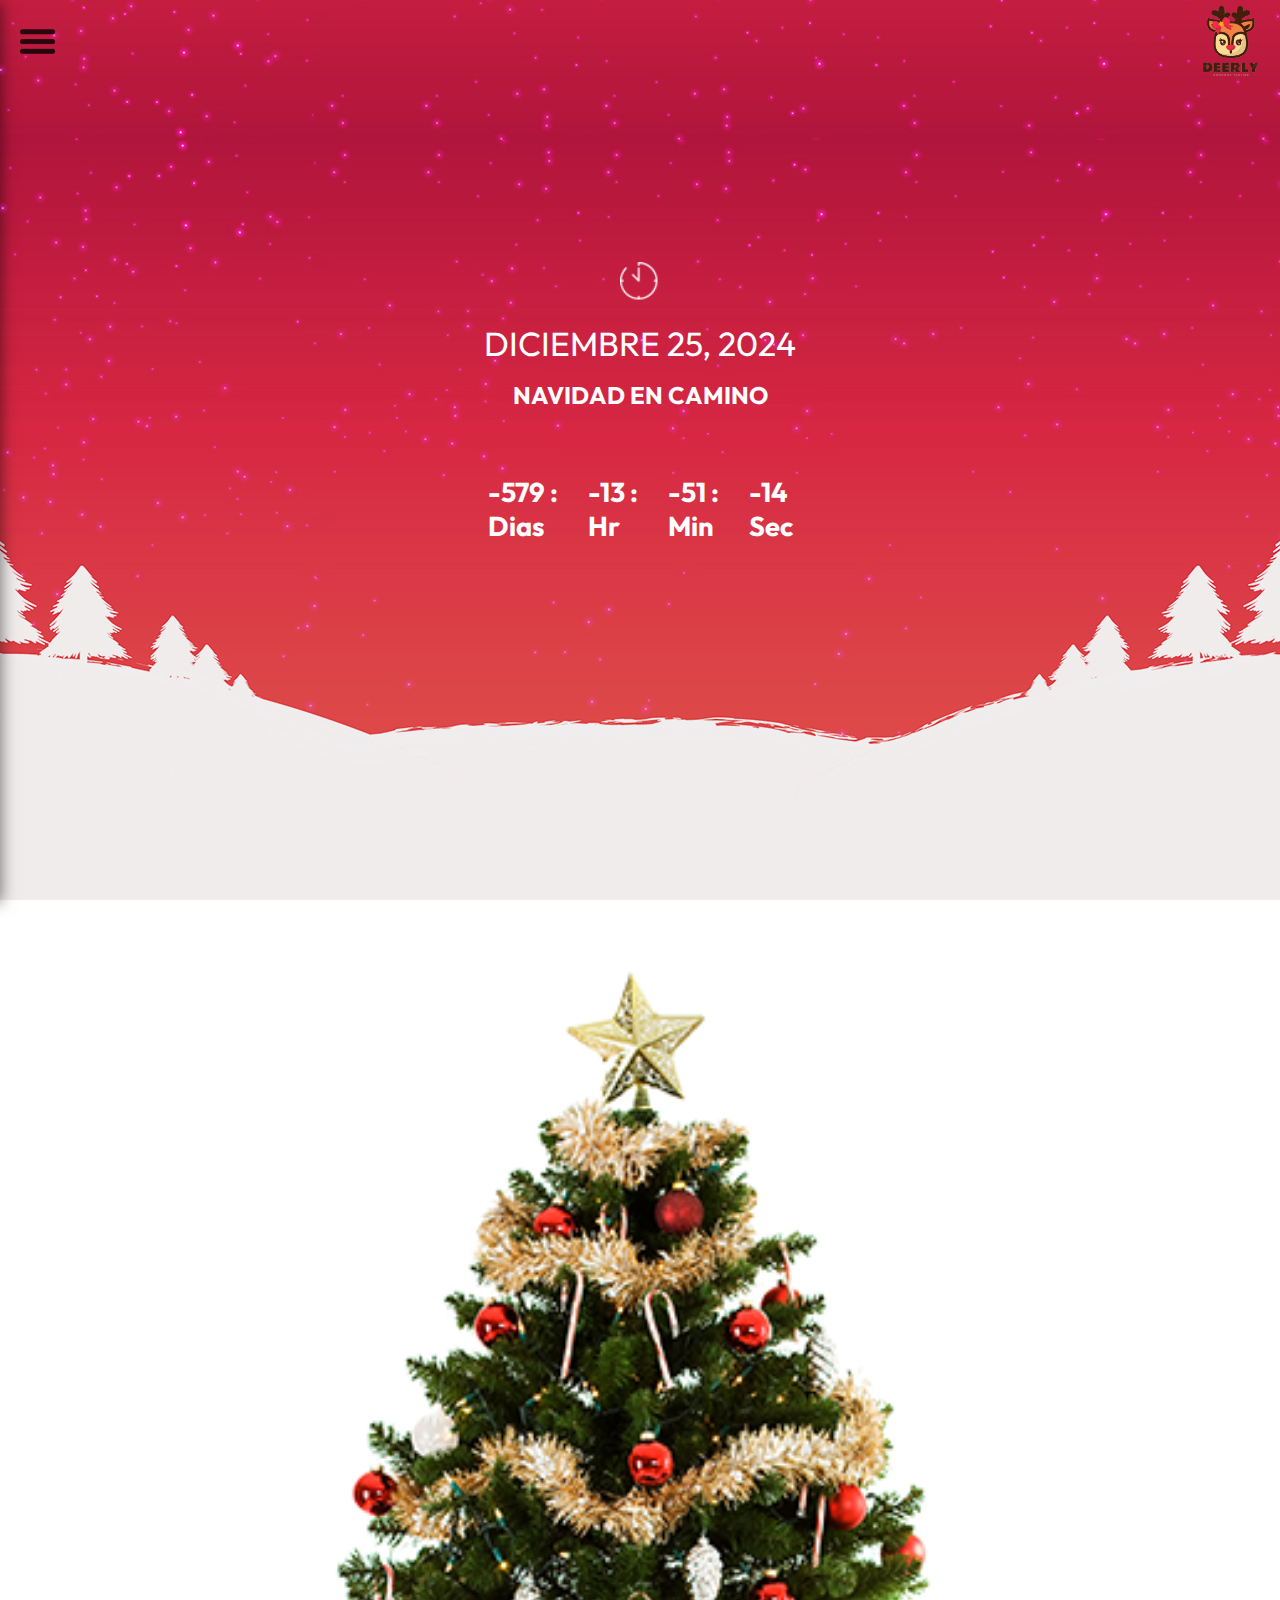
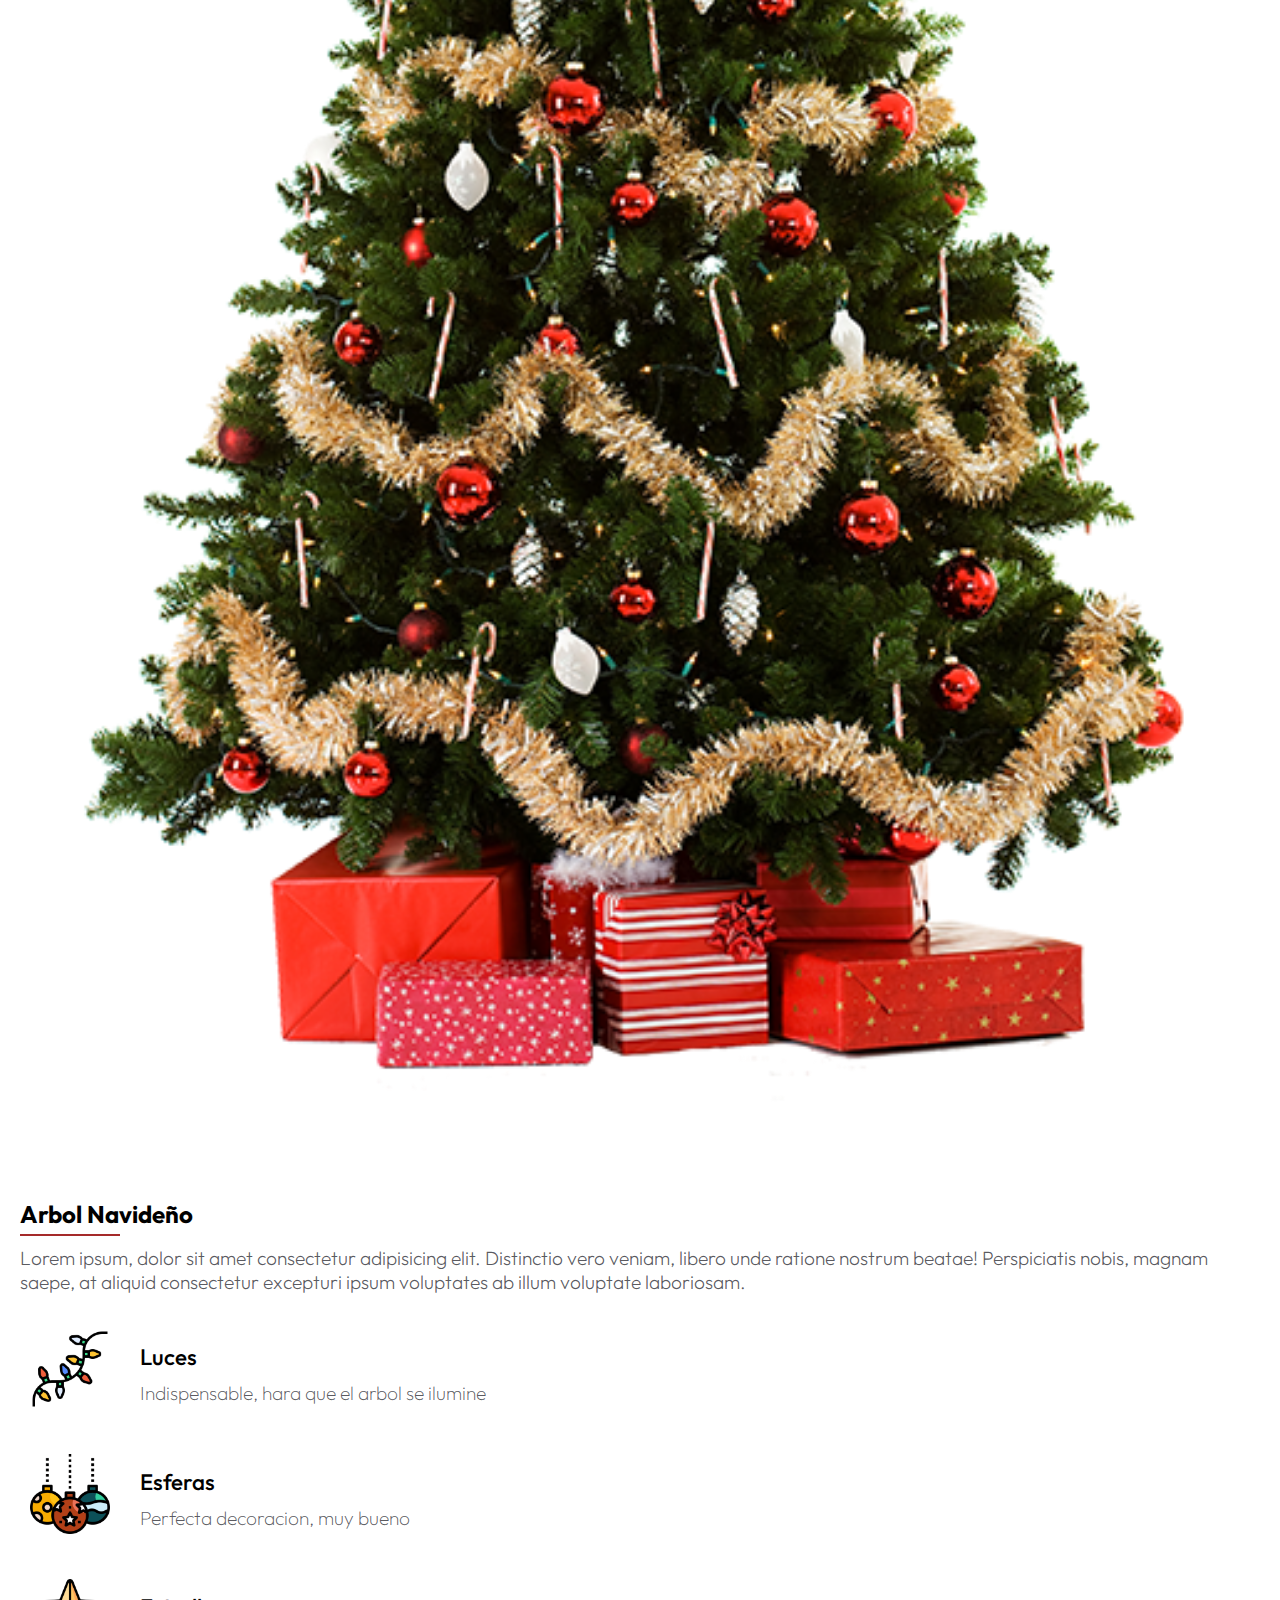
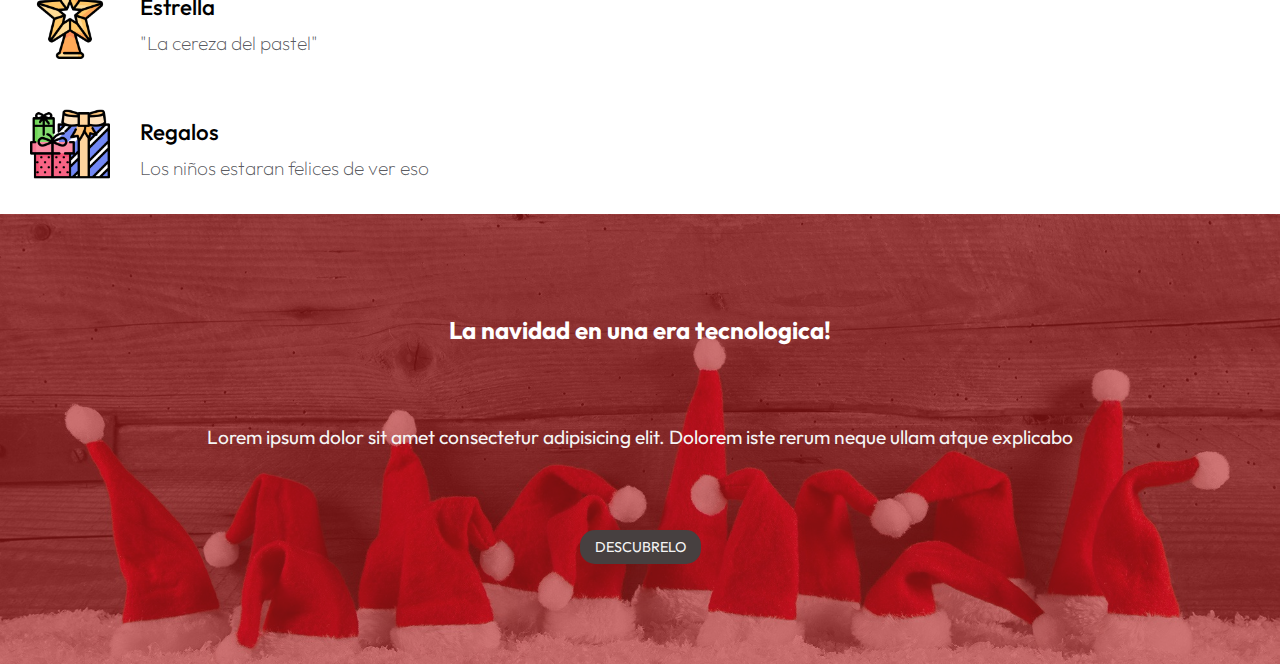
==== SRC/index.html @ bcb83e5c "Primer guardado en git" ====
<!DOCTYPE html>
<html lang="en">

<head>
    <meta charset="UTF-8">
    <meta name="viewport" content="width=device-width, initial-scale=1.0">
    <link rel="stylesheet" href="style.css">
    <link rel="stylesheet" href="/SRC/CSS/header.css">
    <link rel="stylesheet" href="/SRC/CSS/nieve.css">
    <link rel="preconnect" href="https://fonts.googleapis.com">
    <link rel="preconnect" href="https://fonts.gstatic.com" crossorigin>
    <link
        href="https://fonts.googleapis.com/css2?family=Catamaran:wght@100..900&family=Outfit:wght@100..900&display=swap"
        rel="stylesheet">

    <title>NAVIDAD</title>
</head>

<body >
       
    <div id="header-container"></div>
    <!-- CUERPO DE PAGINA -->
    <main>
        <!-- SECCION 01 -->
        <section id="seccion1">
            <img src="./IMAGE/SECCION01/reloj.png" alt="Imagen de un reloj">
            <p> DICIEMBRE 25, 2024</p>
            <h2> NAVIDAD EN CAMINO</h2>
            <div id="time">
                <h4 id="dias">00 :
                    <span>Dias</span>
                </h4>
                <h4 id="horas">
                    00 :
                    <span>Hr</span>
                </h4>
                <h4 id="minutos">
                    00:
                    <span>Min</span>
                </h4>
                <h4 id="segundos">
                    00
                    <span>Sec</span>
                </h4>
            </div>
            <div id="container-img-noel-reno">
                <img src="./IMAGE/SECCION01/reno.png" alt="">
                <img src="./IMAGE/SECCION01/papnoel.png" alt="">

            </div>
        </section>

        <!-- SECCION 02 -->

        <section id="seccion2">
            <img id="arbolnavidadimg" src="./IMAGE/SECCION02/pngwing.com.png" alt="Arbol de navidad">
            <h2 id="sub-seccion2"> Arbol Navideño</h2>
            <p>Lorem ipsum, dolor sit amet consectetur adipisicing elit. Distinctio vero veniam,
                libero unde ratione nostrum beatae! Perspiciatis nobis, magnam saepe, at aliquid
                consectetur excepturi ipsum voluptates ab illum voluptate laboriosam.</p>

            <div id="tips-arbol-container">
                <div class="class-tips">
                    <img width="100px" src="./IMAGE/SECCION02/luces-de-navidad.png" alt="">
                    <div>
                        <h4>Luces </h4>
                        <p>Indispensable, hara que el arbol se ilumine</p>
                    </div>

                </div>
                <div class="class-tips">
                    <img width="100px" src="./IMAGE/SECCION02/pelota-de-navidad.png" alt="">
                    <div>
                        <h4>Esferas </h4>
                        <p>Perfecta decoracion, muy bueno</p>
                    </div>

                </div>
                <div class="class-tips">
                    <img width="100px" src="./IMAGE/SECCION02/estrella-de-navidad.png" alt="">
                    <div>
                        <h4>Estrella</h4>
                        <p>"La cereza del pastel"</p>
                    </div>

                </div>
                <div class="class-tips">
                    <img width="100px" src="./IMAGE/SECCION02/regalos.png" alt="">
                    <div>
                        <h4>Regalos</h4>
                        <p>Los niños estaran felices de ver eso</p>
                    </div>

                </div>
        </section>
        <!-- SECCION 03 -->
        <section id="seccion3">
            <h2> La navidad en una era tecnologica!</h2>
            <p> Lorem ipsum dolor sit amet consectetur adipisicing elit. Dolorem iste rerum neque ullam atque explicabo
            </p>
            <button> DESCUBRELO </button>
        </section>



    </main>
    <!-- FIN DE CUERPO DE PAGINA -->

    <!-- PIE DE PAGINA -->
    <footer>

    </footer>
        <script type="module" src="./script.js"></script>
        <script src="/SRC/JAVASCRIPT/header.js"></script>
        <script src="/SRC/JAVASCRIPT/nieve.js"></script>
</body>

</html>
---- SRC/style.css ----
*{
    margin: 0;
    padding: 0;
    box-sizing: border-box;
}

:root{
    --fuenteSeccion1:"Outfit", serif;
    --blanco:rgba(245,245,245)
}
section{
    padding: 20px;
}
li{list-style: none;}
p{font-size: 1.2em;
justify-content: center;}
a{
    text-decoration: none; 
    cursor: pointer;
    } 

/* SECCION 01 */
/* ----------------------------------- */
#seccion1{
    height: 100vh;
    width: 100%;
    background-image: url(./IMAGE/SECCION01/home-static-2.jpg);
    background-position: center;
    background-repeat: no repeat;
    display: flex;
    flex-direction: column;
    position: relative;
    overflow: hidden;
    color: white;
    align-items: center;
    justify-content: center;
    justify-items: center;
    font-family: var(--fuenteSeccion1);
    
}
#seccion1 img{
    width: 40px;
    margin-top: -80px;
}
#seccion1 p{
    margin-top: 20px;
    font-size: 2.1em;
    
}
#seccion1 h2{
    margin-top: 15px;
}
#seccion1 h4{
    margin: 15px;
    font-size: 1.7em;
}
#time{
    display: flex;
    justify-content: center;
    margin-top: 50px;
}
h4{
    display: flex;
    flex-direction: column;
    
}
#container-img-noel-reno img{
    display: none;
}


#seccion2{
    font-family: var(--fuenteSeccion1) ;
    font-weight: 250;
}
#arbolnavidadimg{
    object-fit: cover;
    width: 100%;
}

#seccion2 h2 {
    margin-top: 15px;         
    
}
#sub-seccion2::after{
    margin-top: 5px;
    content: "";
    width: 100px;
    height: 2px;
    background-color: brown;
    display: block;
}
 
#seccion2 p{
    margin-top: 10px;
    color: rgba(86, 86, 92, 0.993);
}

#tips-arbol-container{
    margin-top: 25px;
}
.class-tips{
    margin-top: 25px;
    display: flex;
    align-items: center;
}
.class-tips div{
    margin-left: 20px;
}
.class-tips h4{
    font-size: 1.4em;
    margin-top: 10px;
    font-weight: 500;
}

.class-tips p{
    font-weight: 180;

}
.class-tips img{
    width: 100px;
    padding: 10px;
    transition: transform 0.8s ease;
}
.class-tips img:hover{
    transform: scale(1.2);
}

#seccion3{
    background-image: url(./IMAGE/SECCION03/gorros-navidad.jpg);
    background-position: center;
    background-size: cover;
    height: 50vh;
    display: flex;
    flex-direction: column;
    align-items: center;
    justify-content:space-evenly;
    position: relative;
    text-align: center;
}
#seccion3 h2{
    color:white;
    font-family: var(--fuenteSeccion1);
    z-index: 2;
}
#seccion3 p{
    font-family: var(--fuenteSeccion1);
    color: var(--blanco);
    text-align: center;
    z-index: 2;
}
#seccion3 button{
    padding: 8px 15px;
    font-family: var(--fuenteSeccion1);
    font-size: 0.9em;
    border-radius: 15px;
    border: none;
    color: var(--blanco);
    background-color: rgb(71, 64, 64);
    cursor: pointer;
    z-index: 2;
    transition: color 0.2s ease;
}
#seccion3 button:hover{
    color: rgb(71, 64, 64);
    background-color: white;

}
#seccion3::before{
    content:"";
    position: absolute;
    width: 100%;
    height: 100%;
    background-color: rgba(180, 25, 25, 0.589);
}
---- SRC/CSS/header.css ----
*{
    margin: 0;
    padding: 0;
    box-sizing: border-box;
}

:root{
    --fuenteSeccion1:"Outfit", serif;
    --blanco:rgba(245,245,245)
}
section{
    padding: 20px;
}
li{list-style: none;}
p{font-size: 1.2em;
justify-content: center;}
a{
    text-decoration: none; 
    cursor: pointer;
    } 

header{
    background-color: tr;
    width: 100%;
    height: 85px;
    display: flex;
    flex-direction: row-reverse;
    justify-content: space-between;
    align-items: center;
    align-content: center;
    font-family: var(--fuenteSeccion1);
    background-color: rgba(240, 248, 255, 0);
    /* background: linear-gradient(to right, #ffd2d2, #d1c9c9, #fde2e2); */
    padding: 20px;
    z-index: 20;
    position: fixed;
    /* box-shadow: 1px 3px 15px rgba(0, 0, 0, 0.301);  */
}

#logo{
    width: 60px;
    transition:transform 0.4s ease;
}
#logo:hover{
    transform: scale(1.1);
}

#menu-togle{
    border: none;
    background-color: transparent;
    cursor: pointer;
    transition: transform 0.3s ease;

}
#menu-togle:hover{
    transform: scale(0.9);
}
#menu-togle img{
    width: 35px;
    opacity: 0.79;
}

#container-nav {
    display: flex;
    flex-direction: column;
    background-color: rgb(255, 255, 255);
    position: absolute;
    top: 0;
    left: 0;
    /* IMPORTANTE NAV BARRA  */
    /* ------------------------------- */
    height: 100vh;
    width: 100%;
    display: flex;
    transform: translateX(-100%);
    transition: transform 0.4s ease;
    box-shadow: 1px 2px 15px rgba(0, 0, 0, 0.521);
    /* ------------------------------- */
}
#container-nav.open{
    transform: translateX(0);
}


#equis{
    margin-left: 25px;
    margin-top: 25px;
    transition: transform 0.2s ease;
}
#equis:hover{
    transform: scale(1.2);
}

#lista-navegacion img{
    width: 30px;

}
header nav li:first-child{
    margin-top: 25px;
}
nav button{
    border: none;
    background-color: transparent;
    margin-top: 10px;
    text-align: start;
    cursor: pointer;

}
nav button img{
    background-color: transparent;
    width: 30px;
}

#lista-navegacion{
    display: flex;
    flex-direction: column;
    gap: 35px;
    margin-left: 30px;
}
#lista-navegacion li{
    display: flex;
    justify-items: center;
    align-items: center;  
}

#lista-navegacion li:last-child{
    margin-top: 120px;
    font-size: 2em;
    color: rgba(0, 0, 0, 0.877);
}


#lista-navegacion li a{
    font-size: 1.5em;
    color: rgba(68, 68, 68, 0.61);
    margin-left: 10px;
    padding: 10px;
    border-radius: 10px;
    transition:  color 0.3s ease ;
    font-weight: 400;
}
#lista-navegacion a:hover{
    color: rgb(226, 21, 21);

}
---- SRC/CSS/nieve.css ----
/* NIEVE */
/* ------------------------------------------------ */

.nieve{
    position: absolute;
    width: 5px;
    height: 5px;
    z-index: 9;
    border-radius: 50%;
    background-color: rgba(252, 252, 252, 0.952);
    animation: caidaX 4s linear infinite, mover 4s ease infinite
}

@keyframes caidaX{
    0%{
        top:-30%
    }
    100%{
        top:100%
    }
}

/* --------------------------------------------------- */
/* //FIN DE ESTILO NIEVE */
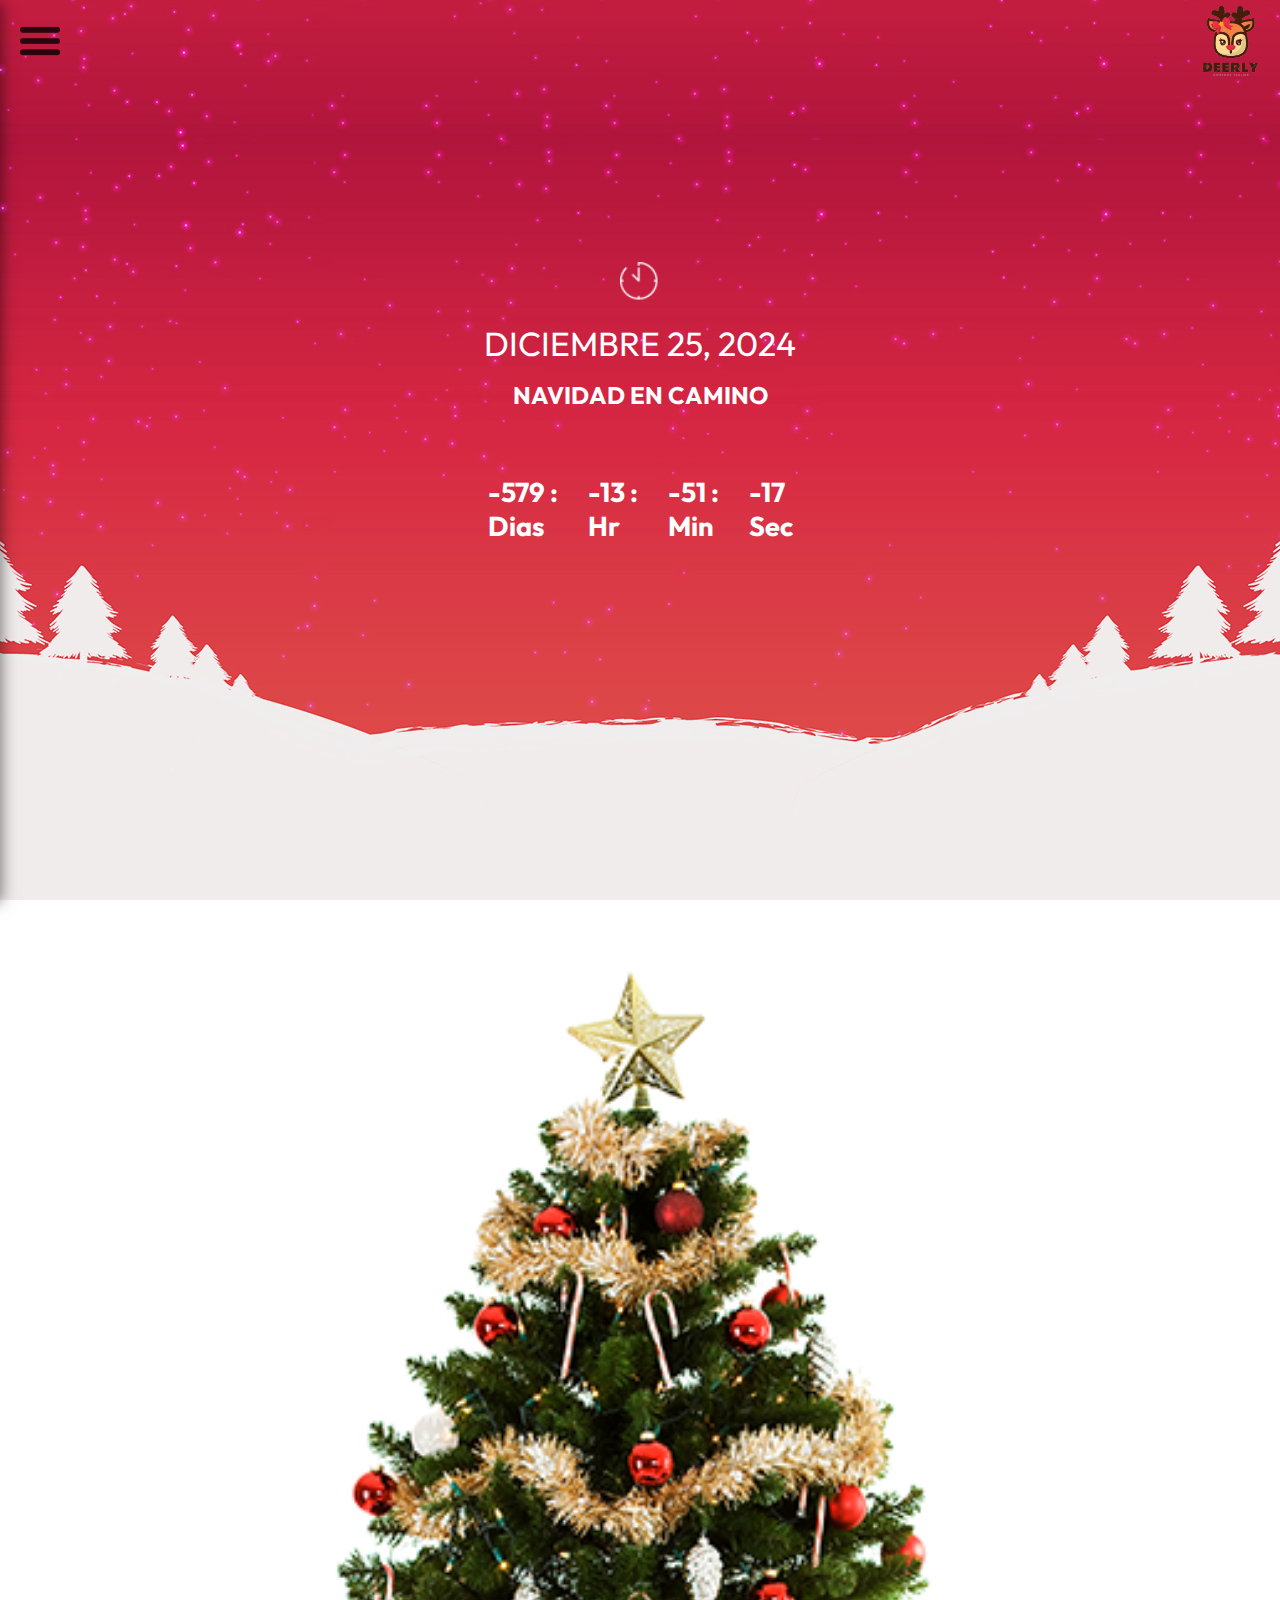
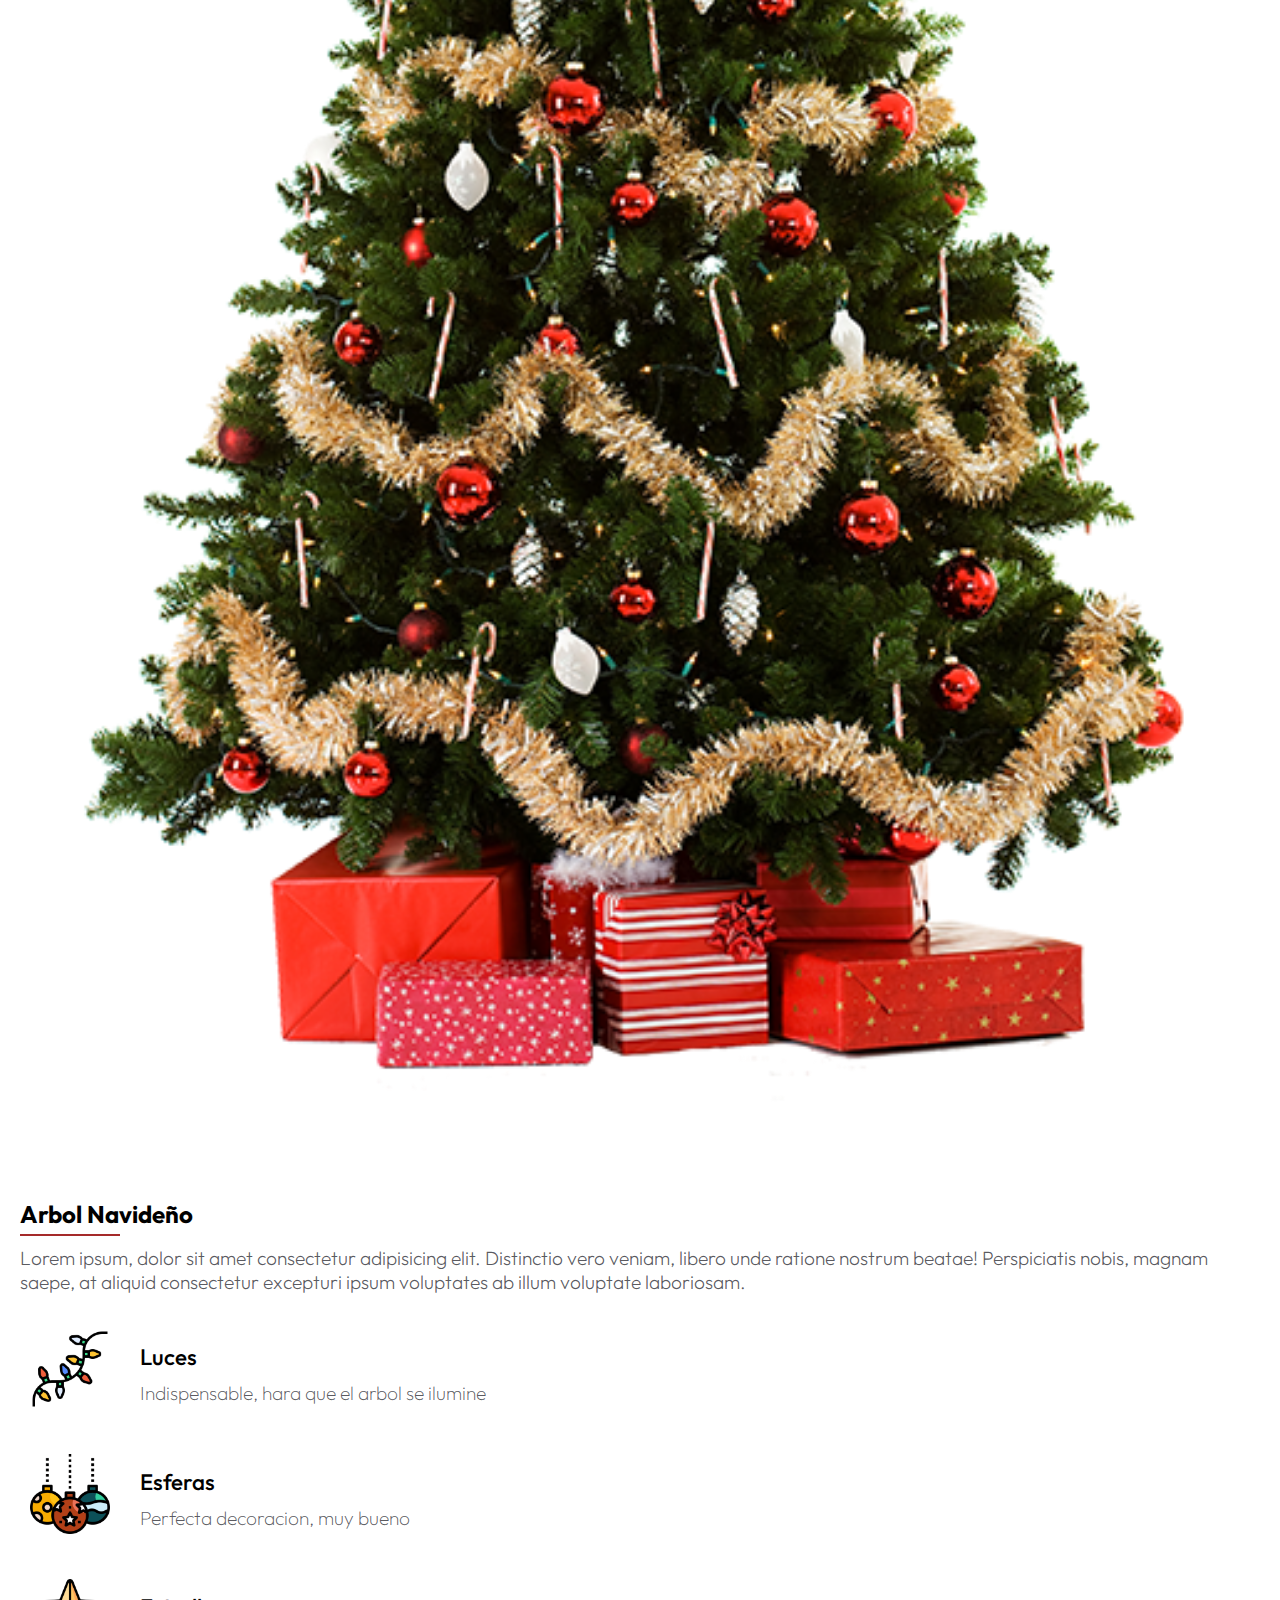
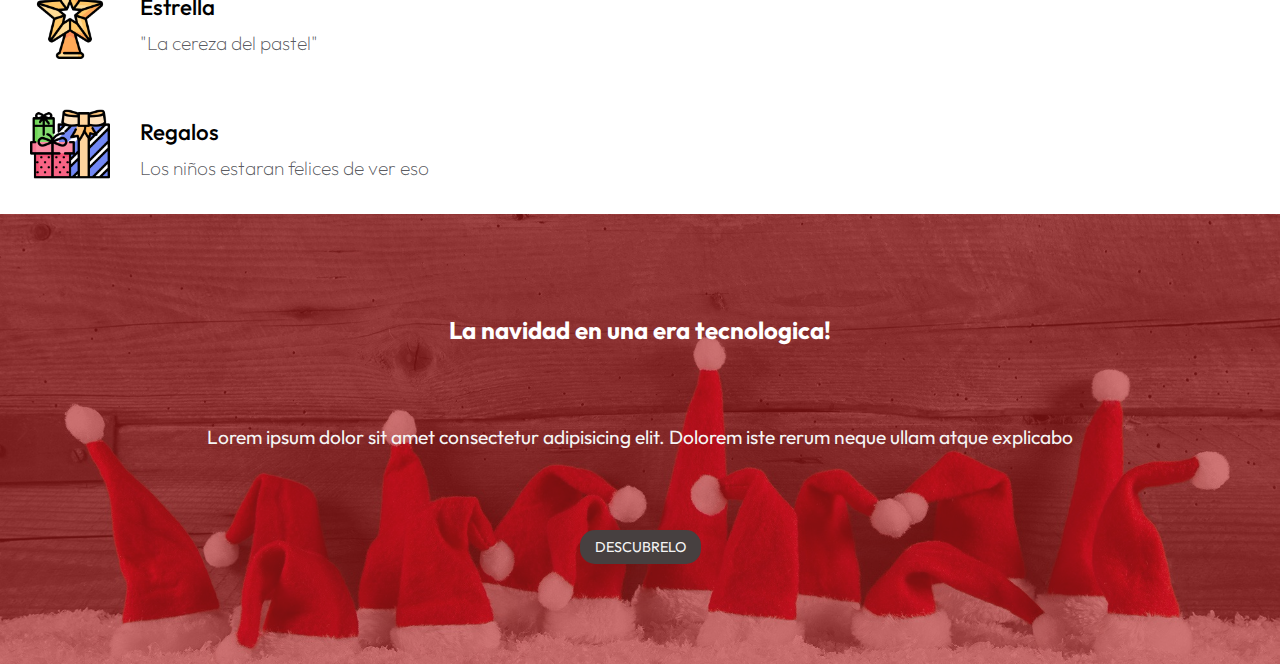
==== commit 5f5d2cfc: "Se añadio un cuadro descriptivo mas su respectiva imagen en cada pin, mostrara informacion de acuerd" ====
--- a/SRC/index.html
+++ b/SRC/index.html
@@ -12,12 +12,12 @@
     <link
         href="https://fonts.googleapis.com/css2?family=Catamaran:wght@100..900&family=Outfit:wght@100..900&display=swap"
         rel="stylesheet">
-
+    <link rel="shortcut icon" href="/SRC/IMAGE/FAVICON/favicon.png" type="image/x-icon">
     <title>NAVIDAD</title>
 </head>
 
 <body >
-       
+
     <div id="header-container"></div>
     <!-- CUERPO DE PAGINA -->
     <main>
--- a/SRC/CSS/header.css
+++ b/SRC/CSS/header.css
@@ -56,7 +56,7 @@
     transform: scale(0.9);
 }
 #menu-togle img{
-    width: 35px;
+    width: 40px;
     opacity: 0.79;
 }
 
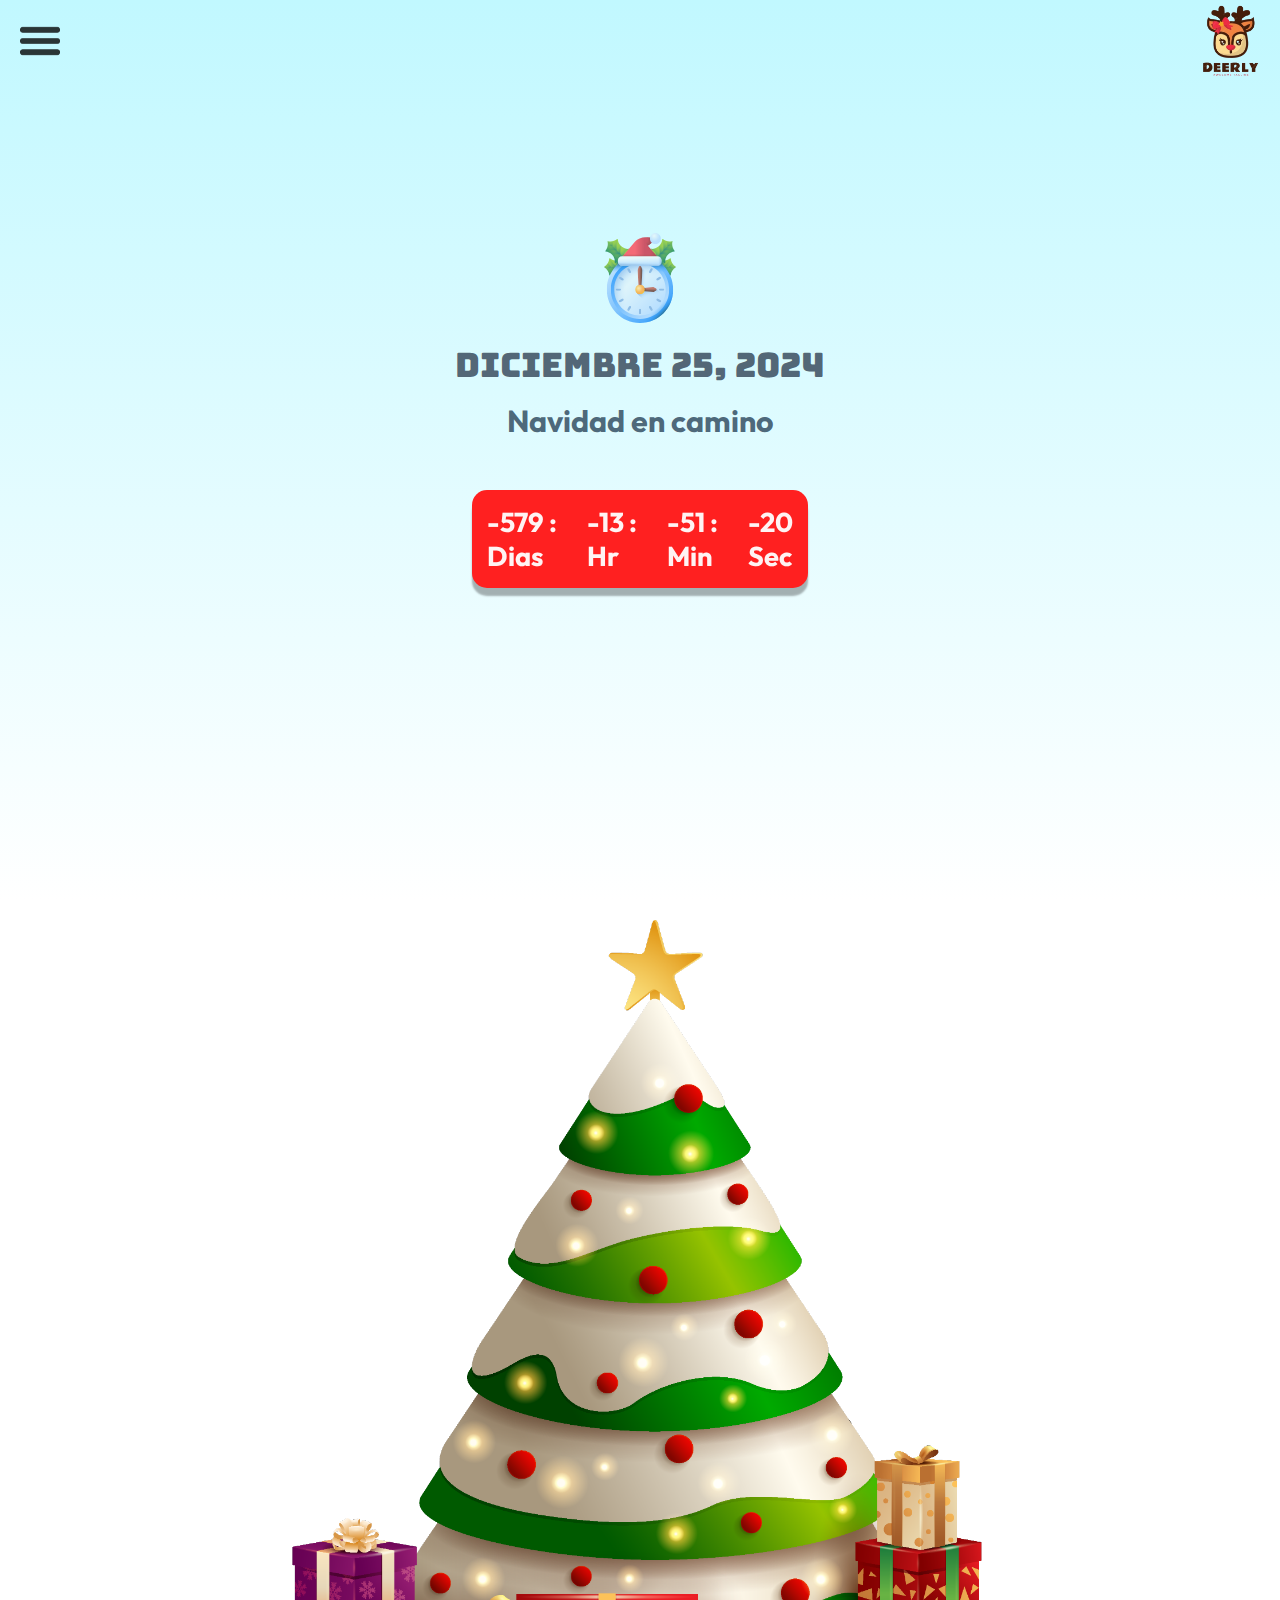
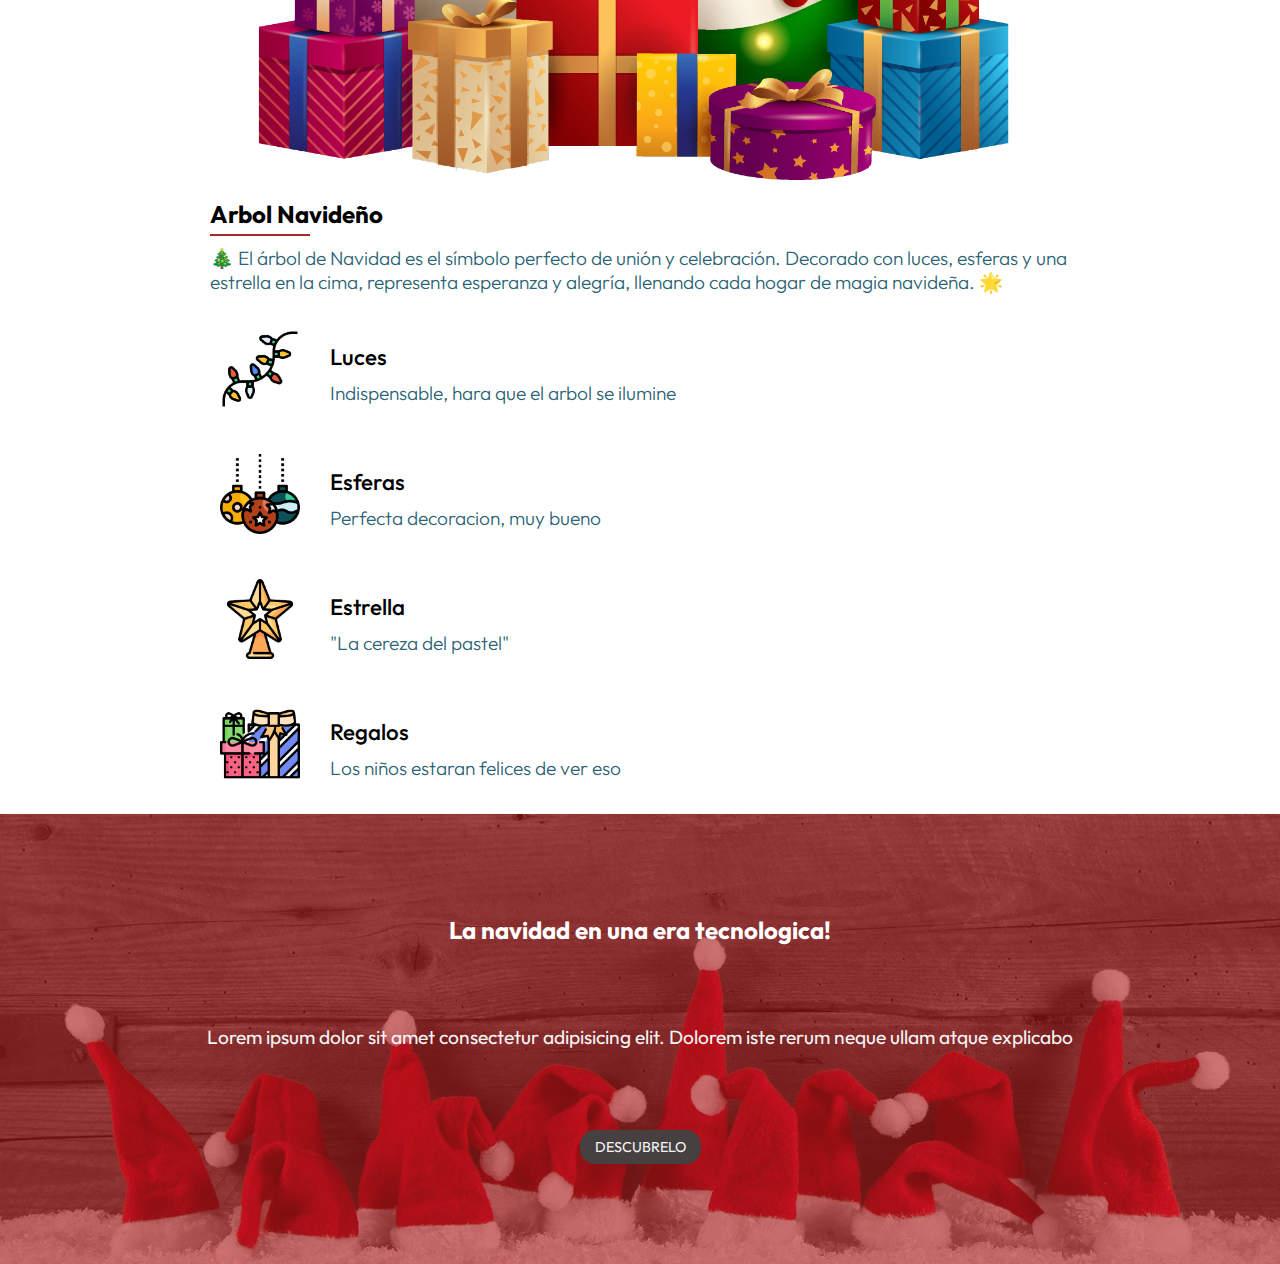
==== commit 4b5be09a: "Se agrego y completo la pagina de  Carta Navideña (Aun falta el backend para guardar los datos del f" ====
--- a/SRC/index.html
+++ b/SRC/index.html
@@ -9,6 +9,11 @@
     <link rel="stylesheet" href="/SRC/CSS/nieve.css">
     <link rel="preconnect" href="https://fonts.googleapis.com">
     <link rel="preconnect" href="https://fonts.gstatic.com" crossorigin>
+    <link rel="preconnect" href="https://fonts.googleapis.com">
+    <link rel="preconnect" href="https://fonts.gstatic.com" crossorigin>
+    <link
+        href="https://fonts.googleapis.com/css2?family=Bungee&family=Catamaran:wght@100..900&family=Lobster&family=Outfit:wght@100..900&family=Yomogi&display=swap"
+        rel="stylesheet">
     <link
         href="https://fonts.googleapis.com/css2?family=Catamaran:wght@100..900&family=Outfit:wght@100..900&display=swap"
         rel="stylesheet">
@@ -16,16 +21,16 @@
     <title>NAVIDAD</title>
 </head>
 
-<body >
+<body>
 
     <div id="header-container"></div>
     <!-- CUERPO DE PAGINA -->
     <main>
         <!-- SECCION 01 -->
         <section id="seccion1">
-            <img src="./IMAGE/SECCION01/reloj.png" alt="Imagen de un reloj">
+            <img src="./IMAGE/SECCION01/reloj-navideño.svg" alt="Imagen de un reloj">
             <p> DICIEMBRE 25, 2024</p>
-            <h2> NAVIDAD EN CAMINO</h2>
+            <h2> Navidad en camino</h2>
             <div id="time">
                 <h4 id="dias">00 :
                     <span>Dias</span>
@@ -53,11 +58,11 @@
         <!-- SECCION 02 -->
 
         <section id="seccion2">
-            <img id="arbolnavidadimg" src="./IMAGE/SECCION02/pngwing.com.png" alt="Arbol de navidad">
+            <img id="arbolnavidadimg" src="./IMAGE/SECCION02/arbol-navidad.svg" alt="Arbol de navidad">
             <h2 id="sub-seccion2"> Arbol Navideño</h2>
-            <p>Lorem ipsum, dolor sit amet consectetur adipisicing elit. Distinctio vero veniam,
-                libero unde ratione nostrum beatae! Perspiciatis nobis, magnam saepe, at aliquid
-                consectetur excepturi ipsum voluptates ab illum voluptate laboriosam.</p>
+            <p>🎄 El árbol de Navidad es el símbolo perfecto de unión y celebración. Decorado con luces,
+                esferas y una estrella en la cima, representa esperanza y alegría, llenando cada hogar de magia
+                navideña. 🌟</p>
 
             <div id="tips-arbol-container">
                 <div class="class-tips">
@@ -110,9 +115,9 @@
     <footer>
 
     </footer>
-        <script type="module" src="./script.js"></script>
-        <script src="/SRC/JAVASCRIPT/header.js"></script>
-        <script src="/SRC/JAVASCRIPT/nieve.js"></script>
+    <script type="module" src="./script.js"></script>
+    <script src="/SRC/JAVASCRIPT/header.js"></script>
+    <script src="/SRC/JAVASCRIPT/nieve.js"></script>
 </body>
 
 </html>--- a/SRC/style.css
+++ b/SRC/style.css
@@ -1,88 +1,141 @@
-*{
+* {
     margin: 0;
     padding: 0;
     box-sizing: border-box;
 }
 
-:root{
-    --fuenteSeccion1:"Outfit", serif;
-    --blanco:rgba(245,245,245)
-}
-section{
-    padding: 20px;
-}
-li{list-style: none;}
-p{font-size: 1.2em;
-justify-content: center;}
-a{
-    text-decoration: none; 
+@font-face {
+    font-family: "Aegean";
+    src: url("/font/Aegean.ttf") format("truetype");
+    font-style: normal;
+}
+
+@font-face {
+    font-family: "Aegean2";
+    src: url("/font/AegeanHinted.ttf") format("truetype");
+    font-style: normal;
+}
+
+:root {
+    --fuenteSeccion1: "Outfit", serif;
+    --blanco: rgba(245, 245, 245)
+}
+
+
+li {
+    list-style: none;
+}
+
+p {
+    font-size: 1.2em;
+    justify-content: center;
+}
+
+a {
+    text-decoration: none;
     cursor: pointer;
-    } 
+}
 
 /* SECCION 01 */
 /* ----------------------------------- */
-#seccion1{
+#seccion1 {
+    padding: 20px;
     height: 100vh;
     width: 100%;
-    background-image: url(./IMAGE/SECCION01/home-static-2.jpg);
-    background-position: center;
-    background-repeat: no repeat;
+    background: linear-gradient(to bottom, rgb(193, 248, 255), rgb(255, 255, 255));
     display: flex;
     flex-direction: column;
     position: relative;
-    overflow: hidden;
-    color: white;
+    z-index: 1;
     align-items: center;
     justify-content: center;
     justify-items: center;
     font-family: var(--fuenteSeccion1);
-    
-}
-#seccion1 img{
-    width: 40px;
+
+}
+
+#seccion1 img {
+    width: 90px;
     margin-top: -80px;
-}
-#seccion1 p{
+    opacity: 0.8;
+}
+
+#seccion1 p {
     margin-top: 20px;
-    font-size: 2.1em;
-    
-}
-#seccion1 h2{
+    font-size: min(2.1em,10vw);
+    color: rgba(74, 94, 110, 0.945);
+    font-family: "Bungee", sans-serif;
+}
+
+#seccion1 h2 {
     margin-top: 15px;
-}
-#seccion1 h4{
+    color: rgba(64, 90, 110, 0.925);
+    font-family: var(--fuenteSeccion1);
+    font-size: 1.9em;
+}
+
+#seccion1 h4 {
     margin: 15px;
     font-size: 1.7em;
 }
-#time{
+
+#time {
     display: flex;
     justify-content: center;
     margin-top: 50px;
-}
-h4{
+    background-color: rgb(255, 32, 32);
+    border-radius: 15px;
+    box-shadow: 0px 8px 2px rgba(0, 0, 0, 0.301);
+}
+
+#time::before {
+    content: "";
+    width: 0;
+    height: 0;
+}
+
+#time h4 {
+    color: white;
+    opacity: 0.95;
+}
+
+h4 {
     display: flex;
     flex-direction: column;
-    
-}
-#container-img-noel-reno img{
+
+}
+
+#container-img-noel-reno img {
     display: none;
 }
 
 
-#seccion2{
-    font-family: var(--fuenteSeccion1) ;
+#seccion2 {
+    position: relative;
+    font-family: var(--fuenteSeccion1);
     font-weight: 250;
-}
-#arbolnavidadimg{
+    width: 100%;
+    max-width: 900px;
+    min-width: 350px;
+    margin: 0 auto;
+    padding: 20px;
+
+}
+
+#arbolnavidadimg {
     object-fit: cover;
     width: 100%;
+    height: 100%;
+    position: relative;
+    z-index: 2;
 }
 
 #seccion2 h2 {
-    margin-top: 15px;         
-    
-}
-#sub-seccion2::after{
+    margin-top: 15px;
+
+}
+
+#sub-seccion2::after {
     margin-top: 5px;
     content: "";
     width: 100px;
@@ -90,43 +143,52 @@
     background-color: brown;
     display: block;
 }
- 
-#seccion2 p{
+
+#seccion2 p {
     margin-top: 10px;
-    color: rgba(86, 86, 92, 0.993);
-}
-
-#tips-arbol-container{
+    color: rgba(38, 96, 114, 0.993);
+    font-weight: 300;
+}
+
+#tips-arbol-container {
     margin-top: 25px;
 }
-.class-tips{
+
+.class-tips {
     margin-top: 25px;
     display: flex;
     align-items: center;
 }
-.class-tips div{
+
+.class-tips div {
     margin-left: 20px;
 }
-.class-tips h4{
+
+.class-tips h4 {
     font-size: 1.4em;
     margin-top: 10px;
     font-weight: 500;
 }
 
-.class-tips p{
+.class-tips p {
     font-weight: 180;
 
 }
-.class-tips img{
+
+.class-tips img {
     width: 100px;
     padding: 10px;
     transition: transform 0.8s ease;
 }
-.class-tips img:hover{
+
+.class-tips img:hover {
     transform: scale(1.2);
 }
-
-#seccion3{
+/* ----------------- FIN SECCION 02 ------------------*/
+
+
+/* SECCION 03 */
+#seccion3 {
     background-image: url(./IMAGE/SECCION03/gorros-navidad.jpg);
     background-position: center;
     background-size: cover;
@@ -134,22 +196,26 @@
     display: flex;
     flex-direction: column;
     align-items: center;
-    justify-content:space-evenly;
+    justify-content: space-evenly;
     position: relative;
     text-align: center;
-}
-#seccion3 h2{
-    color:white;
-    font-family: var(--fuenteSeccion1);
-    z-index: 2;
-}
-#seccion3 p{
+    padding: 20px;
+}
+
+#seccion3 h2 {
+    color: white;
+    font-family: var(--fuenteSeccion1);
+    z-index: 2;
+}
+
+#seccion3 p {
     font-family: var(--fuenteSeccion1);
     color: var(--blanco);
     text-align: center;
     z-index: 2;
 }
-#seccion3 button{
+
+#seccion3 button {
     padding: 8px 15px;
     font-family: var(--fuenteSeccion1);
     font-size: 0.9em;
@@ -161,13 +227,15 @@
     z-index: 2;
     transition: color 0.2s ease;
 }
-#seccion3 button:hover{
+
+#seccion3 button:hover {
     color: rgb(71, 64, 64);
     background-color: white;
 
 }
-#seccion3::before{
-    content:"";
+
+#seccion3::before {
+    content: "";
     position: absolute;
     width: 100%;
     height: 100%;
--- a/SRC/CSS/header.css
+++ b/SRC/CSS/header.css
@@ -8,19 +8,14 @@
     --fuenteSeccion1:"Outfit", serif;
     --blanco:rgba(245,245,245)
 }
-section{
-    padding: 20px;
-}
 li{list-style: none;}
-p{font-size: 1.2em;
-justify-content: center;}
+p{font-size: 1.2em}
 a{
     text-decoration: none; 
     cursor: pointer;
     } 
 
 header{
-    background-color: tr;
     width: 100%;
     height: 85px;
     display: flex;
@@ -29,12 +24,9 @@
     align-items: center;
     align-content: center;
     font-family: var(--fuenteSeccion1);
-    background-color: rgba(240, 248, 255, 0);
-    /* background: linear-gradient(to right, #ffd2d2, #d1c9c9, #fde2e2); */
     padding: 20px;
     z-index: 20;
     position: fixed;
-    /* box-shadow: 1px 3px 15px rgba(0, 0, 0, 0.301);  */
 }
 
 #logo{
@@ -63,7 +55,7 @@
 #container-nav {
     display: flex;
     flex-direction: column;
-    background-color: rgb(255, 255, 255);
+    background: linear-gradient(to left, transparent 5%, rgba(255, 255, 255, 0.808),rgba(255, 255, 255, 0.952));
     position: absolute;
     top: 0;
     left: 0;
@@ -74,7 +66,7 @@
     display: flex;
     transform: translateX(-100%);
     transition: transform 0.4s ease;
-    box-shadow: 1px 2px 15px rgba(0, 0, 0, 0.521);
+    
     /* ------------------------------- */
 }
 #container-nav.open{
@@ -131,8 +123,8 @@
 
 
 #lista-navegacion li a{
-    font-size: 1.5em;
-    color: rgba(68, 68, 68, 0.61);
+    font-size: max(1.5em,2.5vw);
+    color: rgba(68, 68, 68, 0.767);
     margin-left: 10px;
     padding: 10px;
     border-radius: 10px;
--- a/SRC/CSS/nieve.css
+++ b/SRC/CSS/nieve.css
@@ -8,7 +8,7 @@
     z-index: 9;
     border-radius: 50%;
     background-color: rgba(252, 252, 252, 0.952);
-    animation: caidaX 4s linear infinite, mover 4s ease infinite
+    animation: caidaX  linear infinite
 }
 
 @keyframes caidaX{
@@ -16,7 +16,7 @@
         top:-30%
     }
     100%{
-        top:100%
+        top:95%
     }
 }
 
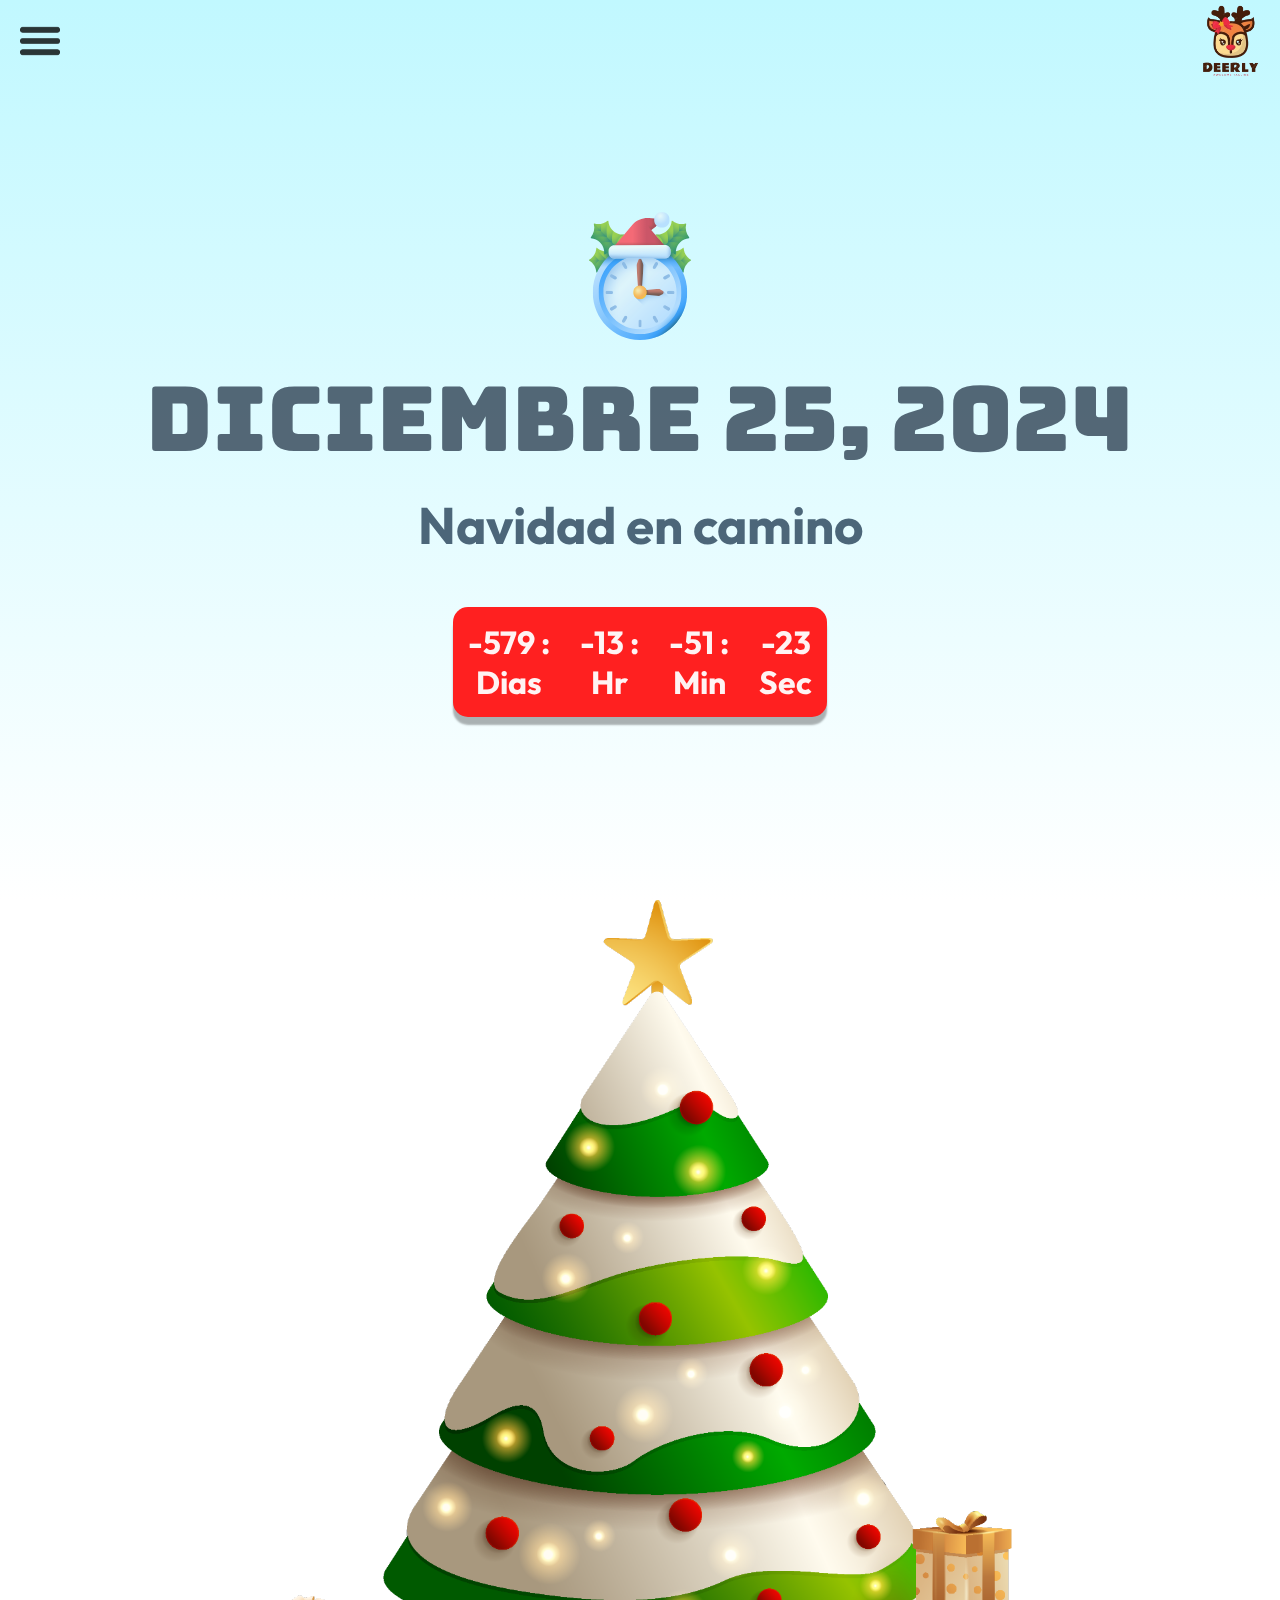
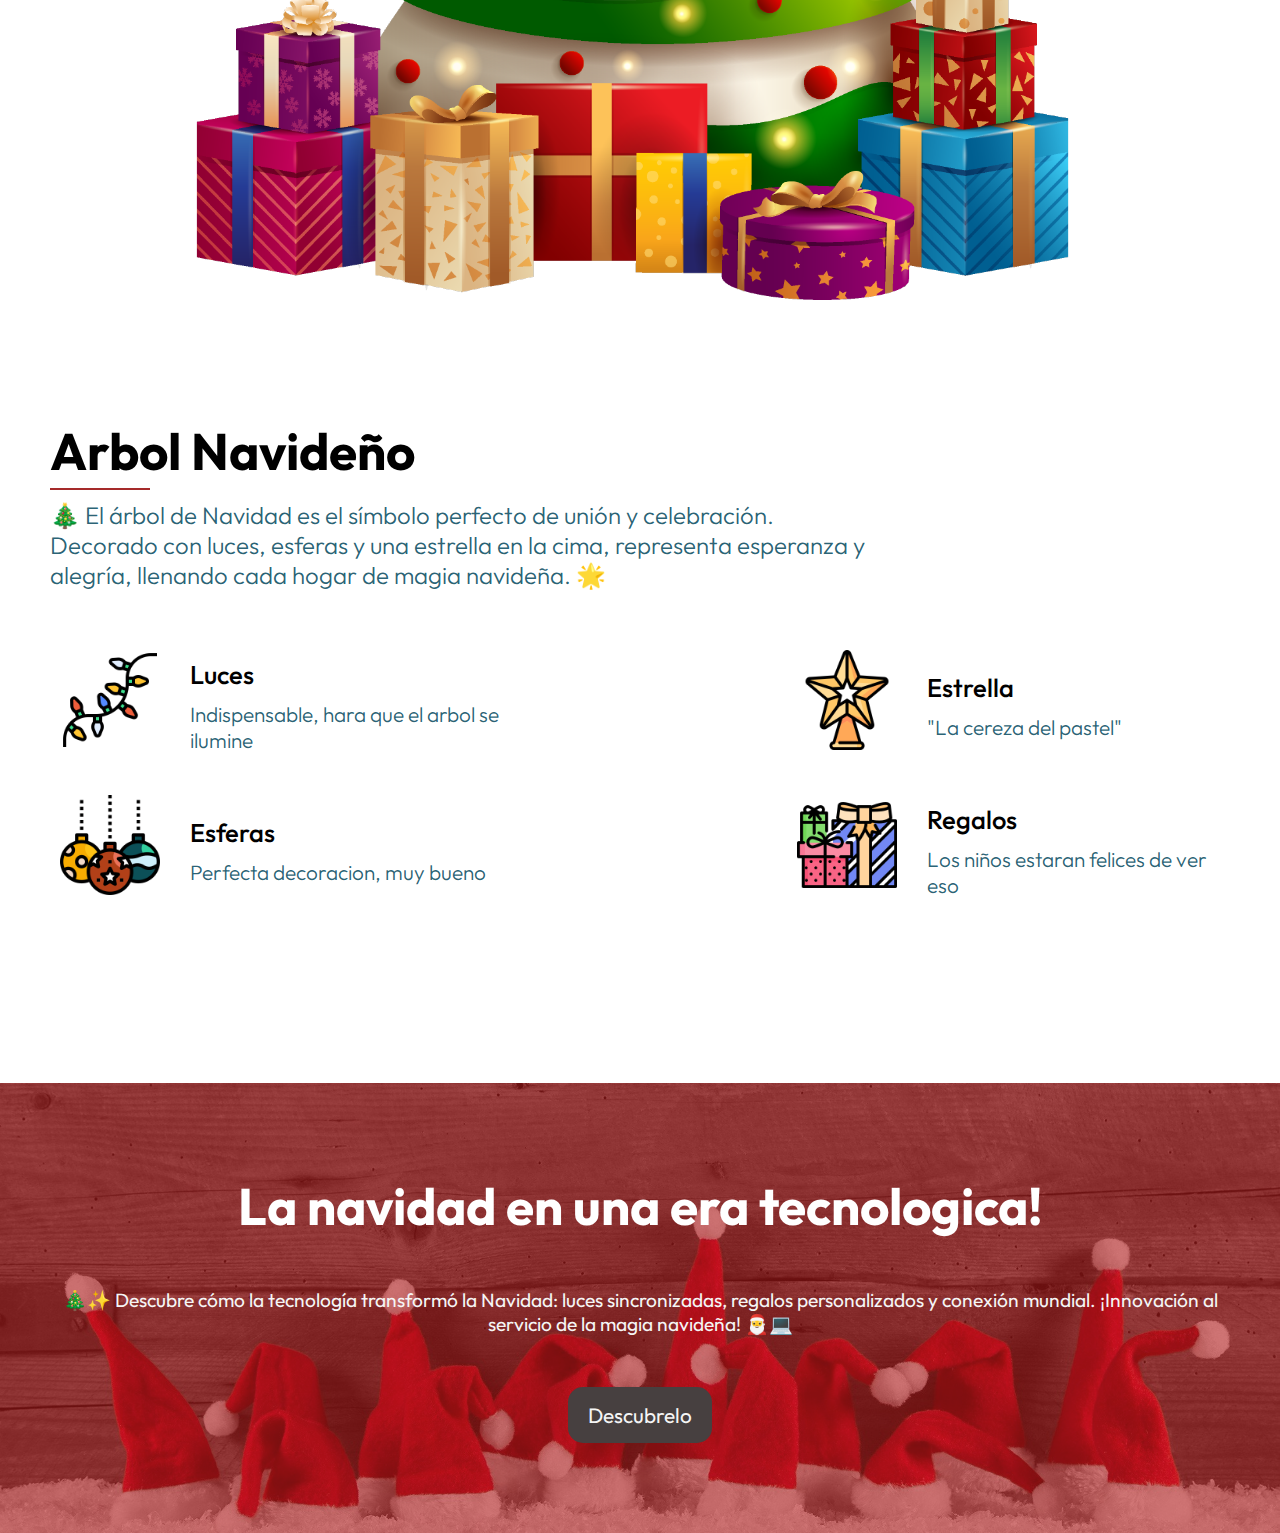
==== commit 2fd998da: "Se modifico el responsi de la pagina principal" ====
--- a/SRC/index.html
+++ b/SRC/index.html
@@ -59,51 +59,65 @@
 
         <section id="seccion2">
             <img id="arbolnavidadimg" src="./IMAGE/SECCION02/arbol-navidad.svg" alt="Arbol de navidad">
-            <h2 id="sub-seccion2"> Arbol Navideño</h2>
-            <p>🎄 El árbol de Navidad es el símbolo perfecto de unión y celebración. Decorado con luces,
-                esferas y una estrella en la cima, representa esperanza y alegría, llenando cada hogar de magia
-                navideña. 🌟</p>
+            <div id="content-seccion02">
+                <div id="title-content-seccion02">
+                    <h2 id="sub-seccion2"> Arbol Navideño</h2>
+                    <p id="parrafo-seccion02">🎄 El árbol de Navidad es el símbolo perfecto de unión y celebración.
+                        Decorado con luces,
+                        esferas y una estrella en la cima, representa esperanza y alegría, llenando cada hogar de magia
+                        navideña. 🌟</p>
+                </div>
 
-            <div id="tips-arbol-container">
-                <div class="class-tips">
-                    <img width="100px" src="./IMAGE/SECCION02/luces-de-navidad.png" alt="">
-                    <div>
-                        <h4>Luces </h4>
-                        <p>Indispensable, hara que el arbol se ilumine</p>
+                <div id="tips-arbol-container">
+                    <!-- ------------------------------------------- -->
+                    <div id="colum1-tips">
+                        <div class="class-tips">
+                            <img width="100px" src="./IMAGE/SECCION02/luces-de-navidad.png" alt="">
+                            <div>
+                                <h4>Luces </h4>
+                                <p>Indispensable, hara que el arbol se ilumine</p>
+                            </div>
+
+                        </div>
+
+                        <div class="class-tips">
+                            <img width="100px" src="./IMAGE/SECCION02/pelota-de-navidad.png" alt="">
+                            <div>
+                                <h4>Esferas </h4>
+                                <p>Perfecta decoracion, muy bueno</p>
+                            </div>
+                        </div>
+                    </div>
+
+                    <!-- --------------------------------------------------------------------- -->
+                    <div id="colum2-tips">
+                        <div class="class-tips">
+                            <img width="100px" src="./IMAGE/SECCION02/estrella-de-navidad.png" alt="">
+                            <div>
+                                <h4>Estrella</h4>
+                                <p>"La cereza del pastel"</p>
+                            </div>
+
+                        </div>
+                        <div class="class-tips">
+                            <img width="100px" src="./IMAGE/SECCION02/regalos.png" alt="">
+                            <div>
+                                <h4>Regalos</h4>
+                                <p>Los niños estaran felices de ver eso</p>
+                            </div>
+
+                        </div>
                     </div>
 
                 </div>
-                <div class="class-tips">
-                    <img width="100px" src="./IMAGE/SECCION02/pelota-de-navidad.png" alt="">
-                    <div>
-                        <h4>Esferas </h4>
-                        <p>Perfecta decoracion, muy bueno</p>
-                    </div>
 
-                </div>
-                <div class="class-tips">
-                    <img width="100px" src="./IMAGE/SECCION02/estrella-de-navidad.png" alt="">
-                    <div>
-                        <h4>Estrella</h4>
-                        <p>"La cereza del pastel"</p>
-                    </div>
-
-                </div>
-                <div class="class-tips">
-                    <img width="100px" src="./IMAGE/SECCION02/regalos.png" alt="">
-                    <div>
-                        <h4>Regalos</h4>
-                        <p>Los niños estaran felices de ver eso</p>
-                    </div>
-
-                </div>
         </section>
         <!-- SECCION 03 -->
         <section id="seccion3">
             <h2> La navidad en una era tecnologica!</h2>
-            <p> Lorem ipsum dolor sit amet consectetur adipisicing elit. Dolorem iste rerum neque ullam atque explicabo
-            </p>
-            <button> DESCUBRELO </button>
+            <p> 🎄✨ Descubre cómo la tecnología transformó la Navidad: luces sincronizadas, regalos personalizados y
+                conexión mundial. ¡Innovación al servicio de la magia navideña! 🎅💻</p>
+            <button> Descubrelo</button>
         </section>
 
 
--- a/SRC/style.css
+++ b/SRC/style.css
@@ -24,11 +24,6 @@
 
 li {
     list-style: none;
-}
-
-p {
-    font-size: 1.2em;
-    justify-content: center;
 }
 
 a {
@@ -41,12 +36,14 @@
 #seccion1 {
     padding: 20px;
     height: 100vh;
+    padding-top: 10%;
     width: 100%;
     background: linear-gradient(to bottom, rgb(193, 248, 255), rgb(255, 255, 255));
     display: flex;
     flex-direction: column;
     position: relative;
     z-index: 1;
+    text-align: center;
     align-items: center;
     justify-content: center;
     justify-items: center;
@@ -55,31 +52,37 @@
 }
 
 #seccion1 img {
-    width: 90px;
+    width: max(5em,10vw);
     margin-top: -80px;
     opacity: 0.8;
+    transition: transform 0.5s ease;
+}
+#seccion1 img:hover{
+    transform: scale(1.2);
 }
 
 #seccion1 p {
     margin-top: 20px;
-    font-size: min(2.1em,10vw);
+    font-size: max(1.8em,7vw);
     color: rgba(74, 94, 110, 0.945);
     font-family: "Bungee", sans-serif;
 }
 
 #seccion1 h2 {
+    font-size: max(1.5em,4vw);
     margin-top: 15px;
     color: rgba(64, 90, 110, 0.925);
     font-family: var(--fuenteSeccion1);
-    font-size: 1.9em;
 }
 
 #seccion1 h4 {
     margin: 15px;
-    font-size: 1.7em;
+    font-size: max(1.7em,2.5vw)
+
 }
 
 #time {
+    width: auto;
     display: flex;
     justify-content: center;
     margin-top: 50px;
@@ -97,6 +100,7 @@
 #time h4 {
     color: white;
     opacity: 0.95;
+    font-size: max(1.7em,2.5vw);
 }
 
 h4 {
@@ -109,32 +113,45 @@
     display: none;
 }
 
+/*--------------- SECCION 02------------------- */
 
 #seccion2 {
     position: relative;
     font-family: var(--fuenteSeccion1);
     font-weight: 250;
     width: 100%;
-    max-width: 900px;
     min-width: 350px;
     margin: 0 auto;
+    text-align: center;
+    padding-bottom: 10%;
+
+}
+#content-seccion02{
+    text-align: start;
+    display: flex;
+    flex-direction: column;
     padding: 20px;
-
-}
-
+}
 #arbolnavidadimg {
+    max-width: 1000px;
     object-fit: cover;
     width: 100%;
     height: 100%;
     position: relative;
     z-index: 2;
+    margin-bottom: 50px;
 }
 
 #seccion2 h2 {
     margin-top: 15px;
 
 }
-
+#sub-seccion2{
+    font-size: max(2em, 4vw);
+}
+#parrafo-seccion02{
+    font-size: max(1.5em, 1.5vw);
+}
 #sub-seccion2::after {
     margin-top: 5px;
     content: "";
@@ -152,6 +169,7 @@
 
 #tips-arbol-container {
     margin-top: 25px;
+    
 }
 
 .class-tips {
@@ -165,24 +183,40 @@
 }
 
 .class-tips h4 {
-    font-size: 1.4em;
+    font-size: max(1.4em,2vw);
     margin-top: 10px;
     font-weight: 500;
 }
 
 .class-tips p {
-    font-weight: 180;
-
+    font-size: max(1.3em,1.3vw);
 }
 
 .class-tips img {
-    width: 100px;
+    width: max(120px,9vw);
     padding: 10px;
     transition: transform 0.8s ease;
 }
 
 .class-tips img:hover {
     transform: scale(1.2);
+}
+/* MEDIA QUERY SECCION 02 */
+@media (min-width: 700px){
+    #title-content-seccion02{
+        width: 70%;
+        display: flex;
+        flex-direction: column;
+    }
+    #content-seccion02{
+        padding: 50px;
+    }
+    #tips-arbol-container{
+        display: flex;
+        width: 100%;
+        gap: 20%;
+    }
+
 }
 /* ----------------- FIN SECCION 02 ------------------*/
 
@@ -199,16 +233,19 @@
     justify-content: space-evenly;
     position: relative;
     text-align: center;
-    padding: 20px;
+    padding: 40px;
 }
 
 #seccion3 h2 {
+    width: auto;
     color: white;
     font-family: var(--fuenteSeccion1);
     z-index: 2;
+    font-size: max(2em,4vw);
 }
 
 #seccion3 p {
+    font-size: max(1.2em,1.5vw);
     font-family: var(--fuenteSeccion1);
     color: var(--blanco);
     text-align: center;
@@ -216,7 +253,9 @@
 }
 
 #seccion3 button {
-    padding: 8px 15px;
+    /* width: max(10em,2vw);
+    height: max(4em,1.5vw); */
+    padding: 15px 20px;
     font-family: var(--fuenteSeccion1);
     font-size: 0.9em;
     border-radius: 15px;
@@ -226,6 +265,7 @@
     cursor: pointer;
     z-index: 2;
     transition: color 0.2s ease;
+    font-size: max(1.3em,1.5vw);
 }
 
 #seccion3 button:hover {
